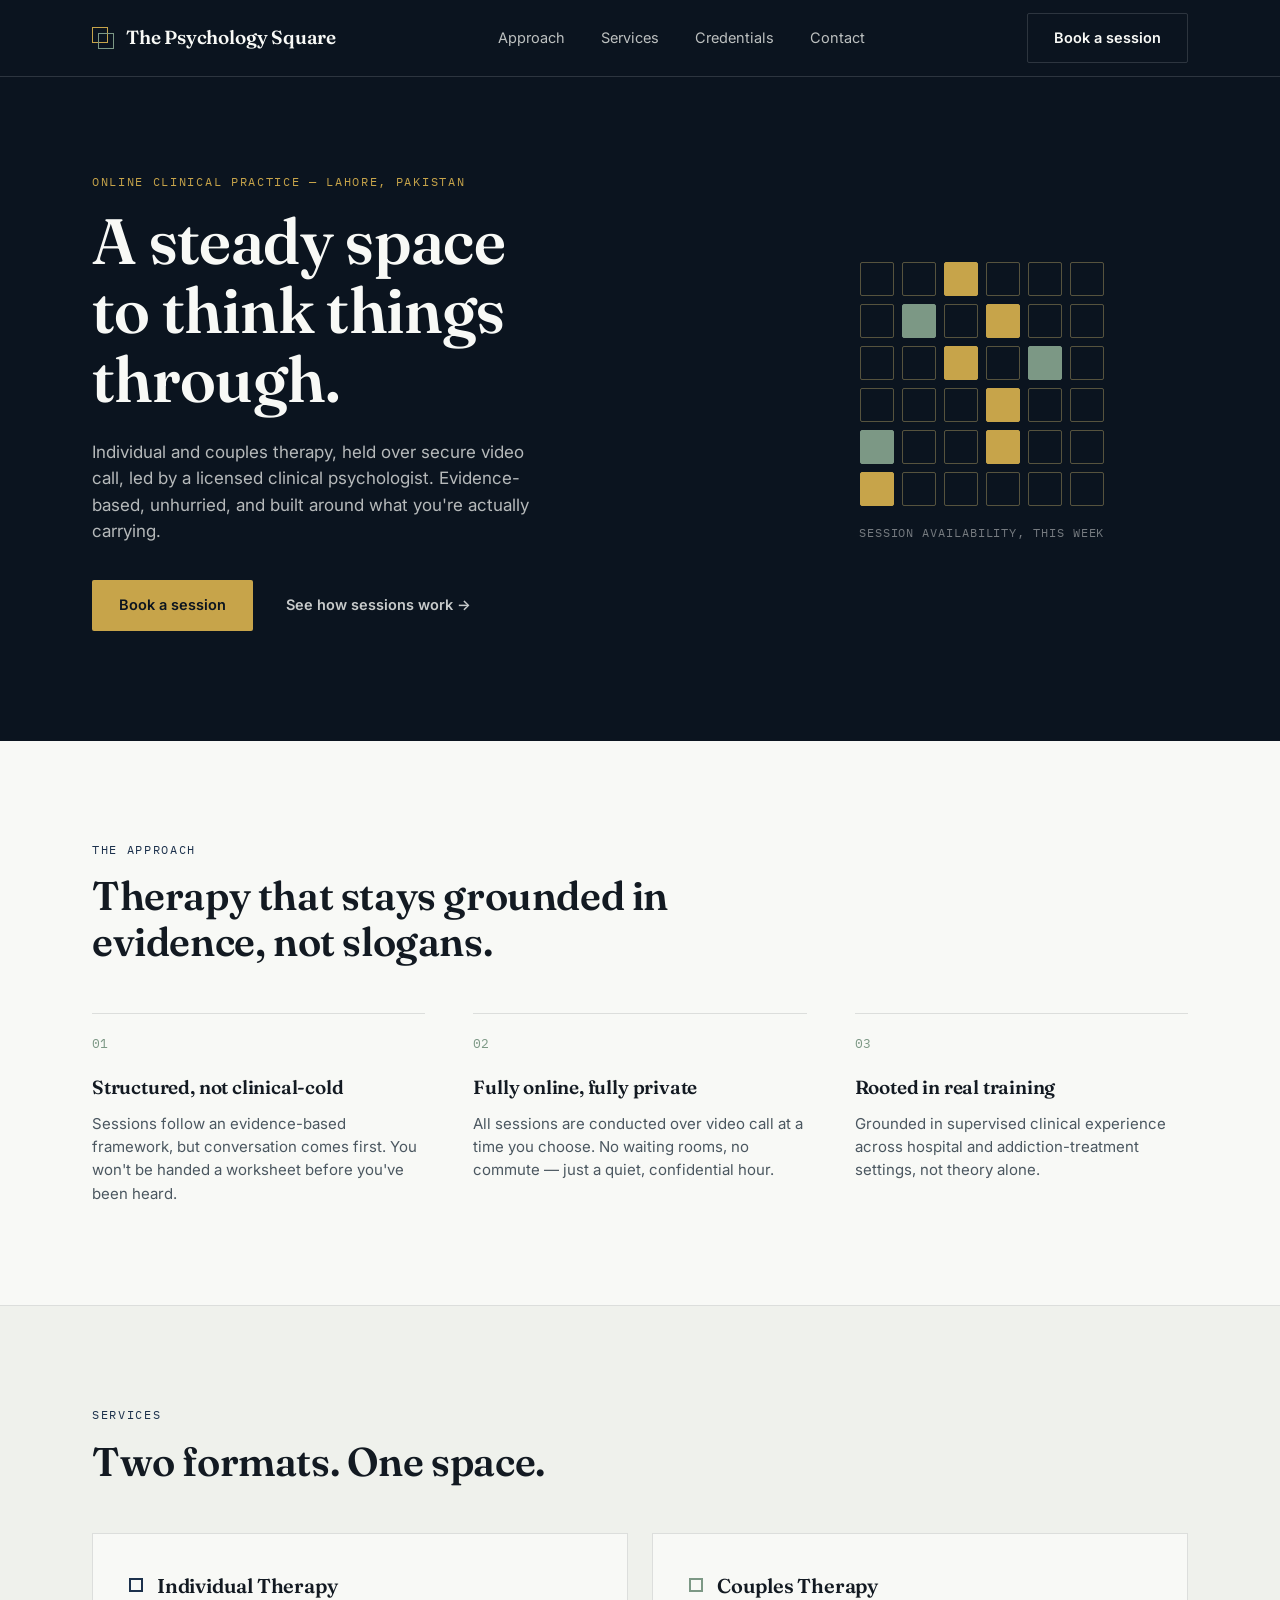
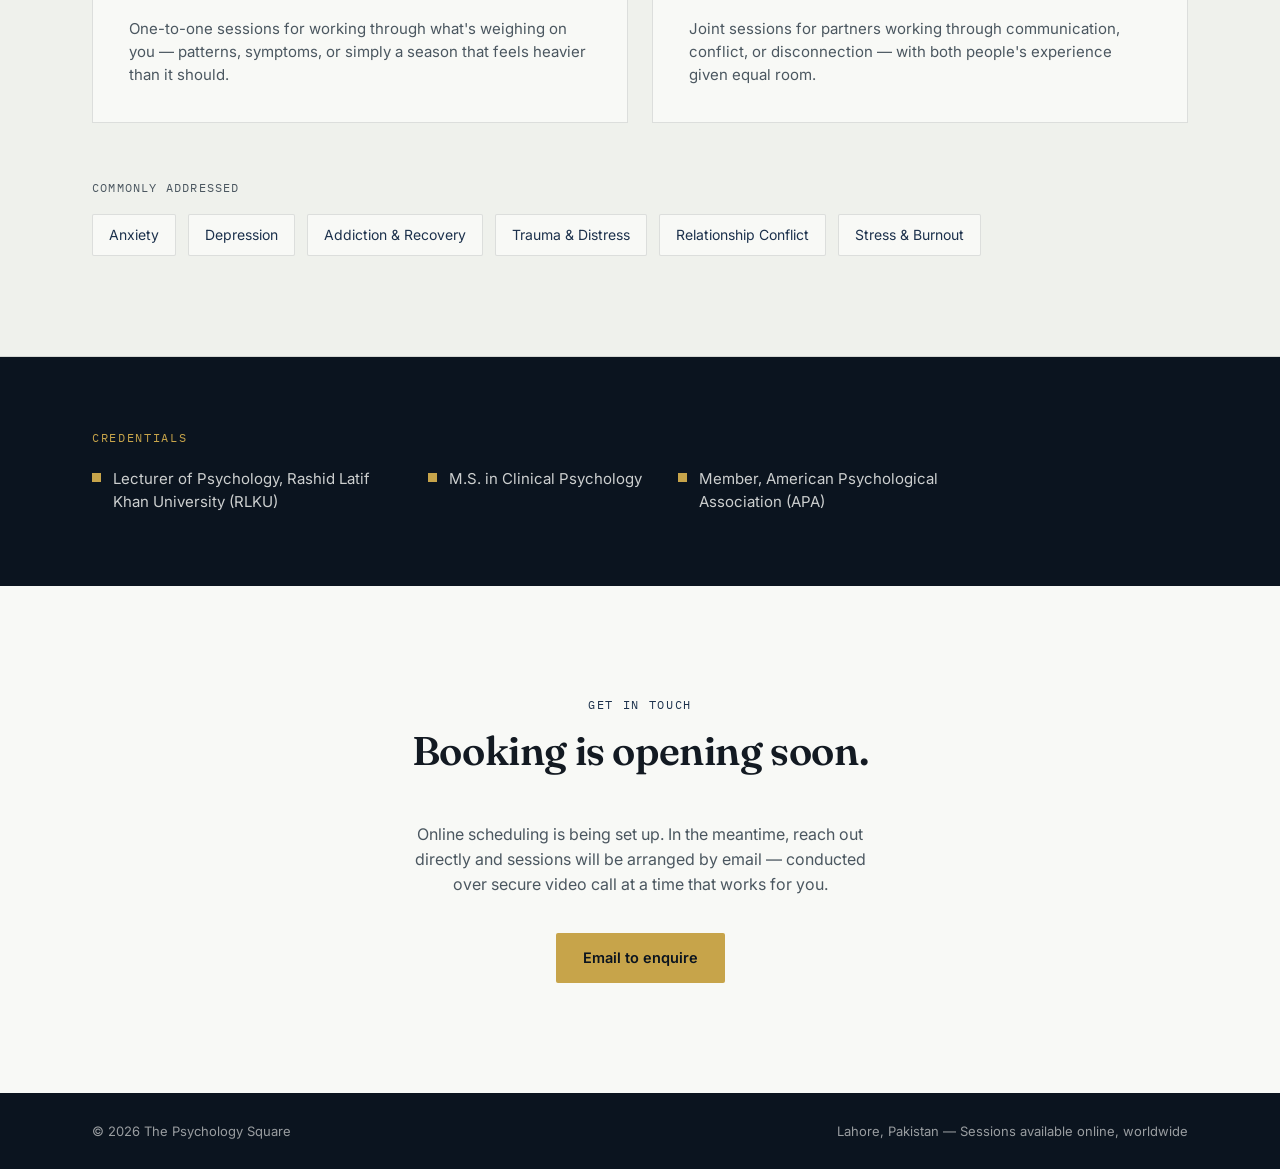
==== index.html @ a0fb9891 "Add files via upload" ====
<!DOCTYPE html>
<html lang="en">
<head>
<meta charset="UTF-8">
<meta name="viewport" content="width=device-width, initial-scale=1.0">
<title>The Psychology Square — Online Therapy & Counseling</title>
<meta name="description" content="The Psychology Square offers individual and couples therapy sessions online, led by a licensed clinical psychologist and university lecturer based in Lahore, Pakistan.">
<link rel="preconnect" href="https://fonts.googleapis.com">
<link rel="preconnect" href="https://fonts.gstatic.com" crossorigin>
<link href="https://fonts.googleapis.com/css2?family=Fraunces:opsz,wght@9..144,400;9..144,500;9..144,600;9..144,700&family=Inter:wght@400;500;600&family=IBM+Plex+Mono:wght@400;500&display=swap" rel="stylesheet">
<link rel="stylesheet" href="styles.css">
</head>
<body>

<header class="site-header">
  <div class="wrap header-inner">
    <a href="#top" class="wordmark">
      <span class="mark" aria-hidden="true">
        <span class="mark-sq mark-sq--1"></span>
        <span class="mark-sq mark-sq--2"></span>
      </span>
      The Psychology&nbsp;Square
    </a>
    <nav class="site-nav" aria-label="Primary">
      <a href="#practice">Approach</a>
      <a href="#services">Services</a>
      <a href="#credentials">Credentials</a>
      <a href="#contact">Contact</a>
    </nav>
    <a href="#contact" class="btn btn--ghost header-cta">Book a session</a>
  </div>
</header>

<main id="top">

  <!-- HERO -->
  <section class="hero">
    <div class="wrap hero-inner">
      <div class="hero-copy">
        <p class="eyebrow">Online Clinical Practice — Lahore, Pakistan</p>
        <h1 class="hero-title">A steady space<br>to think things<br>through.</h1>
        <p class="hero-sub">Individual and couples therapy, held over secure video call, led by a licensed clinical psychologist. Evidence-based, unhurried, and built around what you're actually carrying.</p>
        <div class="hero-actions">
          <a href="#contact" class="btn btn--primary">Book a session</a>
          <a href="#services" class="btn btn--text">See how sessions work →</a>
        </div>
      </div>
      <div class="hero-visual" aria-hidden="true">
        <div class="grid-signature" id="gridSignature"></div>
        <p class="visual-caption">Session availability, this week</p>
      </div>
    </div>
  </section>

  <!-- APPROACH -->
  <section class="practice" id="practice">
    <div class="wrap practice-inner">
      <p class="eyebrow eyebrow--dark">The Approach</p>
      <h2 class="section-title">Therapy that stays grounded in evidence, not slogans.</h2>
      <div class="practice-grid">
        <div class="practice-block">
          <span class="block-index">01</span>
          <h3>Structured, not clinical-cold</h3>
          <p>Sessions follow an evidence-based framework, but conversation comes first. You won't be handed a worksheet before you've been heard.</p>
        </div>
        <div class="practice-block">
          <span class="block-index">02</span>
          <h3>Fully online, fully private</h3>
          <p>All sessions are conducted over video call at a time you choose. No waiting rooms, no commute — just a quiet, confidential hour.</p>
        </div>
        <div class="practice-block">
          <span class="block-index">03</span>
          <h3>Rooted in real training</h3>
          <p>Grounded in supervised clinical experience across hospital and addiction-treatment settings, not theory alone.</p>
        </div>
      </div>
    </div>
  </section>

  <!-- SERVICES -->
  <section class="services" id="services">
    <div class="wrap">
      <p class="eyebrow eyebrow--dark">Services</p>
      <h2 class="section-title">Two formats. One space.</h2>

      <div class="service-cards">
        <article class="service-card">
          <div class="service-card-top">
            <span class="service-sq" aria-hidden="true"></span>
            <h3>Individual Therapy</h3>
          </div>
          <p>One-to-one sessions for working through what's weighing on you — patterns, symptoms, or simply a season that feels heavier than it should.</p>
        </article>
        <article class="service-card">
          <div class="service-card-top">
            <span class="service-sq" aria-hidden="true"></span>
            <h3>Couples Therapy</h3>
          </div>
          <p>Joint sessions for partners working through communication, conflict, or disconnection — with both people's experience given equal room.</p>
        </article>
      </div>

      <div class="issues">
        <p class="issues-label">Commonly addressed</p>
        <ul class="issue-tags">
          <li>Anxiety</li>
          <li>Depression</li>
          <li>Addiction &amp; Recovery</li>
          <li>Trauma &amp; Distress</li>
          <li>Relationship Conflict</li>
          <li>Stress &amp; Burnout</li>
        </ul>
      </div>
    </div>
  </section>

  <!-- CREDENTIALS -->
  <section class="credentials" id="credentials">
    <div class="wrap credentials-inner">
      <p class="eyebrow">Credentials</p>
      <div class="credential-list">
        <div class="credential-item">
          <span class="credential-sq" aria-hidden="true"></span>
          <p>Lecturer of Psychology, Rashid Latif Khan University (RLKU)</p>
        </div>
        <div class="credential-item">
          <span class="credential-sq" aria-hidden="true"></span>
          <p>M.S. in Clinical Psychology</p>
        </div>
        <div class="credential-item">
          <span class="credential-sq" aria-hidden="true"></span>
          <p>Member, American Psychological Association (APA)</p>
        </div>
      </div>
    </div>
  </section>

  <!-- CONTACT -->
  <section class="contact" id="contact">
    <div class="wrap contact-inner">
      <p class="eyebrow eyebrow--dark">Get in touch</p>
      <h2 class="section-title">Booking is opening soon.</h2>
      <p class="contact-sub">Online scheduling is being set up. In the meantime, reach out directly and sessions will be arranged by email — conducted over secure video call at a time that works for you.</p>
      <a href="mailto:thepsychologysquare@gmail.com" class="btn btn--primary contact-btn">Email to enquire</a>
    </div>
  </section>

</main>

<footer class="site-footer">
  <div class="wrap footer-inner">
    <span>© <span id="year"></span> The Psychology Square</span>
    <span class="footer-note">Lahore, Pakistan — Sessions available online, worldwide</span>
  </div>
</footer>

<script src="script.js"></script>
</body>
</html>
---- styles.css ----
/* ---------------------------------------
   Tokens
--------------------------------------- */
:root{
  --navy-950:#0B141F;
  --navy-800:#152439;
  --navy-700:#1C314C;
  --gold-500:#C7A44A;
  --gold-300:#E3C878;
  --sage-500:#7C9885;
  --paper-50:#EFF1EC;
  --paper-0:#F8F9F6;
  --ink-900:#131A22;
  --ink-600:#4B5760;
  --line:rgba(19,26,34,0.12);
  --line-onDark:rgba(255,255,255,0.14);

  --font-display:'Fraunces', serif;
  --font-body:'Inter', sans-serif;
  --font-mono:'IBM Plex Mono', monospace;

  --radius-sm:4px;
  --radius-md:8px;
  --ease:cubic-bezier(.22,.61,.36,1);
}

*{box-sizing:border-box;}
html{scroll-behavior:smooth;}
@media (prefers-reduced-motion: reduce){
  html{scroll-behavior:auto;}
  *{animation-duration:0.001ms !important; transition-duration:0.001ms !important;}
}

body{
  margin:0;
  background:var(--paper-0);
  color:var(--ink-900);
  font-family:var(--font-body);
  font-size:16px;
  line-height:1.55;
  -webkit-font-smoothing:antialiased;
}

.wrap{
  max-width:1160px;
  margin:0 auto;
  padding:0 32px;
}

h1,h2,h3{
  font-family:var(--font-display);
  font-weight:600;
  letter-spacing:-0.01em;
  margin:0;
}

p{margin:0;}

a{color:inherit; text-decoration:none;}

.eyebrow{
  font-family:var(--font-mono);
  font-size:12px;
  letter-spacing:0.14em;
  text-transform:uppercase;
  color:var(--gold-500);
  margin-bottom:14px;
  display:block;
}
.eyebrow--dark{color:var(--navy-700);}

.section-title{
  font-size:clamp(28px,3.4vw,40px);
  line-height:1.15;
  max-width:640px;
  margin-bottom:48px;
}

/* ---------------------------------------
   Buttons
--------------------------------------- */
.btn{
  display:inline-flex;
  align-items:center;
  gap:8px;
  font-family:var(--font-body);
  font-weight:600;
  font-size:14.5px;
  padding:13px 26px;
  border-radius:2px;
  transition:all .25s var(--ease);
  border:1px solid transparent;
}
.btn--primary{
  background:var(--gold-500);
  color:var(--navy-950);
}
.btn--primary:hover{background:var(--gold-300);}

.btn--ghost{
  border-color:var(--line-onDark);
  color:var(--paper-0);
}
.btn--ghost:hover{background:rgba(255,255,255,0.08);}

.btn--text{
  padding:13px 4px;
  color:var(--navy-700);
}
.btn--text:hover{color:var(--gold-500);}

/* ---------------------------------------
   Header
--------------------------------------- */
.site-header{
  position:sticky;
  top:0;
  z-index:50;
  background:var(--navy-950);
  border-bottom:1px solid var(--line-onDark);
}
.header-inner{
  display:flex;
  align-items:center;
  justify-content:space-between;
  height:76px;
}
.wordmark{
  display:flex;
  align-items:center;
  gap:12px;
  font-family:var(--font-display);
  font-size:19px;
  font-weight:600;
  color:var(--paper-0);
  letter-spacing:-0.01em;
}
.mark{
  position:relative;
  width:22px;
  height:22px;
  flex:none;
}
.mark-sq{
  position:absolute;
  border:1.5px solid var(--gold-500);
}
.mark-sq--1{ inset:0 6px 6px 0; }
.mark-sq--2{ inset:6px 0 0 6px; border-color:var(--sage-500); }

.site-nav{
  display:flex;
  gap:36px;
  font-size:14.5px;
  color:rgba(248,249,246,0.75);
}
.site-nav a{transition:color .2s var(--ease);}
.site-nav a:hover{color:var(--paper-0);}

@media (max-width:840px){
  .site-nav{display:none;}
}

/* ---------------------------------------
   Hero
--------------------------------------- */
.hero{
  background:var(--navy-950);
  color:var(--paper-0);
  padding:96px 0 110px;
  overflow:hidden;
}
.hero-inner{
  display:grid;
  grid-template-columns:1.2fr 0.8fr;
  gap:64px;
  align-items:center;
}
.hero-title{
  font-size:clamp(38px,5.2vw,64px);
  line-height:1.08;
  color:var(--paper-0);
  margin-bottom:26px;
}
.hero-sub{
  max-width:460px;
  font-size:17px;
  color:rgba(248,249,246,0.72);
  margin-bottom:36px;
}
.hero-actions{
  display:flex;
  align-items:center;
  gap:28px;
  flex-wrap:wrap;
}
.hero-actions .btn--text{color:rgba(248,249,246,0.8);}
.hero-actions .btn--text:hover{color:var(--gold-300);}

.hero-visual{
  display:flex;
  flex-direction:column;
  align-items:center;
  gap:18px;
}
.visual-caption{
  font-family:var(--font-mono);
  font-size:11.5px;
  letter-spacing:0.08em;
  text-transform:uppercase;
  color:rgba(248,249,246,0.45);
}

/* Signature grid-of-squares motif */
.grid-signature{
  --cell:34px;
  --gap:8px;
  display:grid;
  grid-template-columns:repeat(6,var(--cell));
  grid-template-rows:repeat(6,var(--cell));
  gap:var(--gap);
}
.grid-signature span{
  border:1.5px solid rgba(227,200,120,0.35);
  border-radius:2px;
  opacity:0;
  transform:scale(.6);
  animation:sq-in .5s var(--ease) forwards;
}
.grid-signature span.filled{
  background:var(--gold-500);
  border-color:var(--gold-500);
}
.grid-signature span.filled-sage{
  background:var(--sage-500);
  border-color:var(--sage-500);
}
@keyframes sq-in{
  to{opacity:1; transform:scale(1);}
}

@media (max-width:840px){
  .hero-inner{grid-template-columns:1fr;}
  .hero-visual{display:none;}
}

/* ---------------------------------------
   Practice / Approach
--------------------------------------- */
.practice{
  padding:100px 0;
  border-bottom:1px solid var(--line);
}
.practice-grid{
  display:grid;
  grid-template-columns:repeat(3,1fr);
  gap:48px;
}
.practice-block{
  padding-top:20px;
  border-top:1px solid var(--line);
}
.block-index{
  font-family:var(--font-mono);
  font-size:13px;
  color:var(--sage-500);
  display:block;
  margin-bottom:18px;
}
.practice-block h3{
  font-size:19px;
  margin-bottom:10px;
}
.practice-block p{
  color:var(--ink-600);
  font-size:15px;
}
@media (max-width:840px){
  .practice-grid{grid-template-columns:1fr;}
}

/* ---------------------------------------
   Services
--------------------------------------- */
.services{
  padding:100px 0;
  background:var(--paper-50);
  border-bottom:1px solid var(--line);
}
.service-cards{
  display:grid;
  grid-template-columns:1fr 1fr;
  gap:24px;
  margin-bottom:56px;
}
.service-card{
  background:var(--paper-0);
  border:1px solid var(--line);
  padding:36px;
  transition:border-color .25s var(--ease), transform .25s var(--ease);
}
.service-card:hover{
  border-color:var(--gold-500);
  transform:translateY(-3px);
}
.service-card-top{
  display:flex;
  align-items:center;
  gap:14px;
  margin-bottom:16px;
}
.service-sq{
  width:14px; height:14px;
  border:2px solid var(--navy-700);
  flex:none;
}
.service-card:nth-child(2) .service-sq{border-color:var(--sage-500);}
.service-card h3{font-size:20px;}
.service-card p{color:var(--ink-600); font-size:15px;}

@media (max-width:840px){
  .service-cards{grid-template-columns:1fr;}
}

.issues-label{
  font-family:var(--font-mono);
  font-size:12px;
  letter-spacing:0.1em;
  text-transform:uppercase;
  color:var(--ink-600);
  margin-bottom:16px;
  display:block;
}
.issue-tags{
  list-style:none;
  display:flex;
  flex-wrap:wrap;
  gap:12px;
  margin:0; padding:0;
}
.issue-tags li{
  font-size:14px;
  padding:9px 16px;
  border:1px solid var(--line);
  border-radius:2px;
  background:var(--paper-0);
  color:var(--navy-700);
}

/* ---------------------------------------
   Credentials
--------------------------------------- */
.credentials{
  padding:72px 0;
  background:var(--navy-950);
  color:var(--paper-0);
}
.credential-list{
  display:flex;
  flex-wrap:wrap;
  gap:36px;
  margin-top:20px;
}
.credential-item{
  display:flex;
  align-items:flex-start;
  gap:12px;
  max-width:300px;
}
.credential-sq{
  width:9px; height:9px;
  margin-top:6px;
  background:var(--gold-500);
  flex:none;
}
.credential-item p{
  font-size:15px;
  color:rgba(248,249,246,0.82);
}

/* ---------------------------------------
   Contact
--------------------------------------- */
.contact{
  padding:110px 0;
  text-align:center;
}
.contact-inner{
  display:flex;
  flex-direction:column;
  align-items:center;
}
.contact .section-title{max-width:560px; margin-left:auto; margin-right:auto;}
.contact-sub{
  max-width:480px;
  color:var(--ink-600);
  margin-bottom:36px;
  font-size:16px;
}

/* ---------------------------------------
   Footer
--------------------------------------- */
.site-footer{
  background:var(--navy-950);
  color:rgba(248,249,246,0.6);
  padding:28px 0;
  font-size:13px;
}
.footer-inner{
  display:flex;
  justify-content:space-between;
  flex-wrap:wrap;
  gap:8px;
}
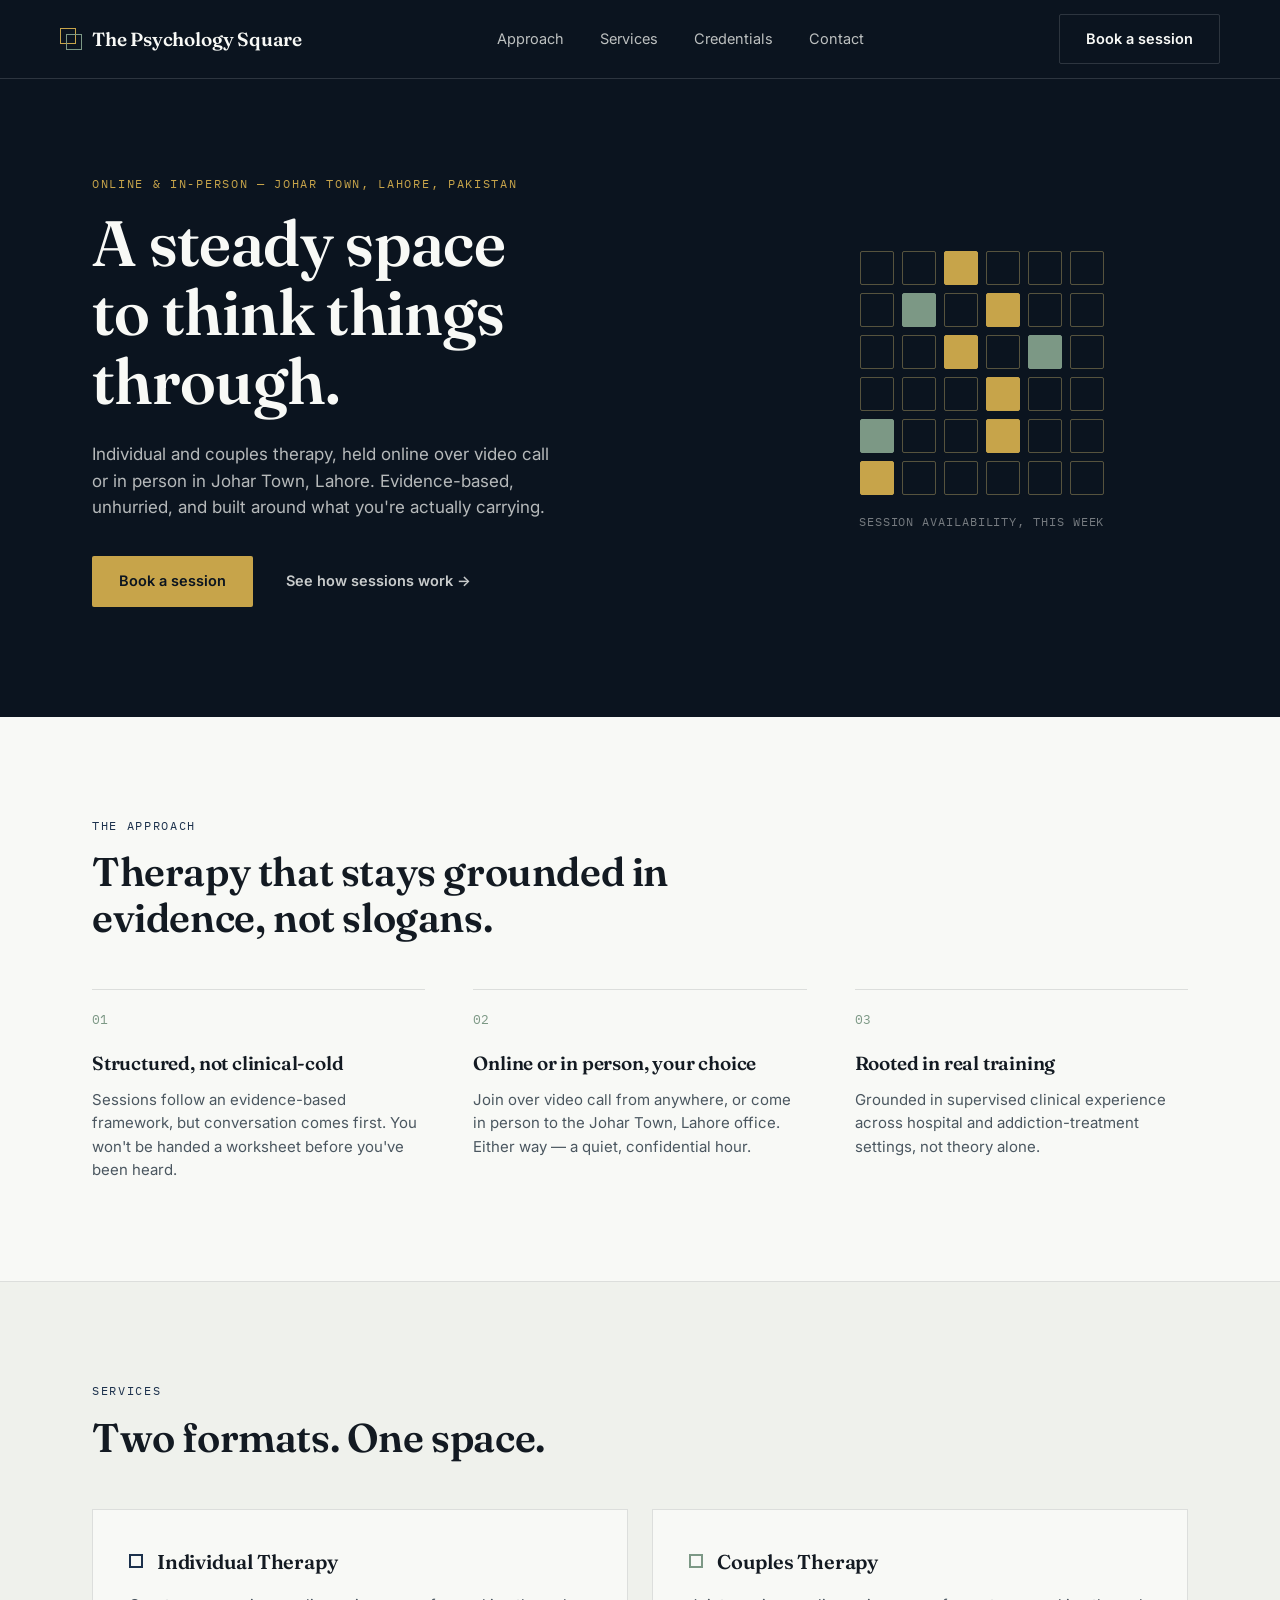
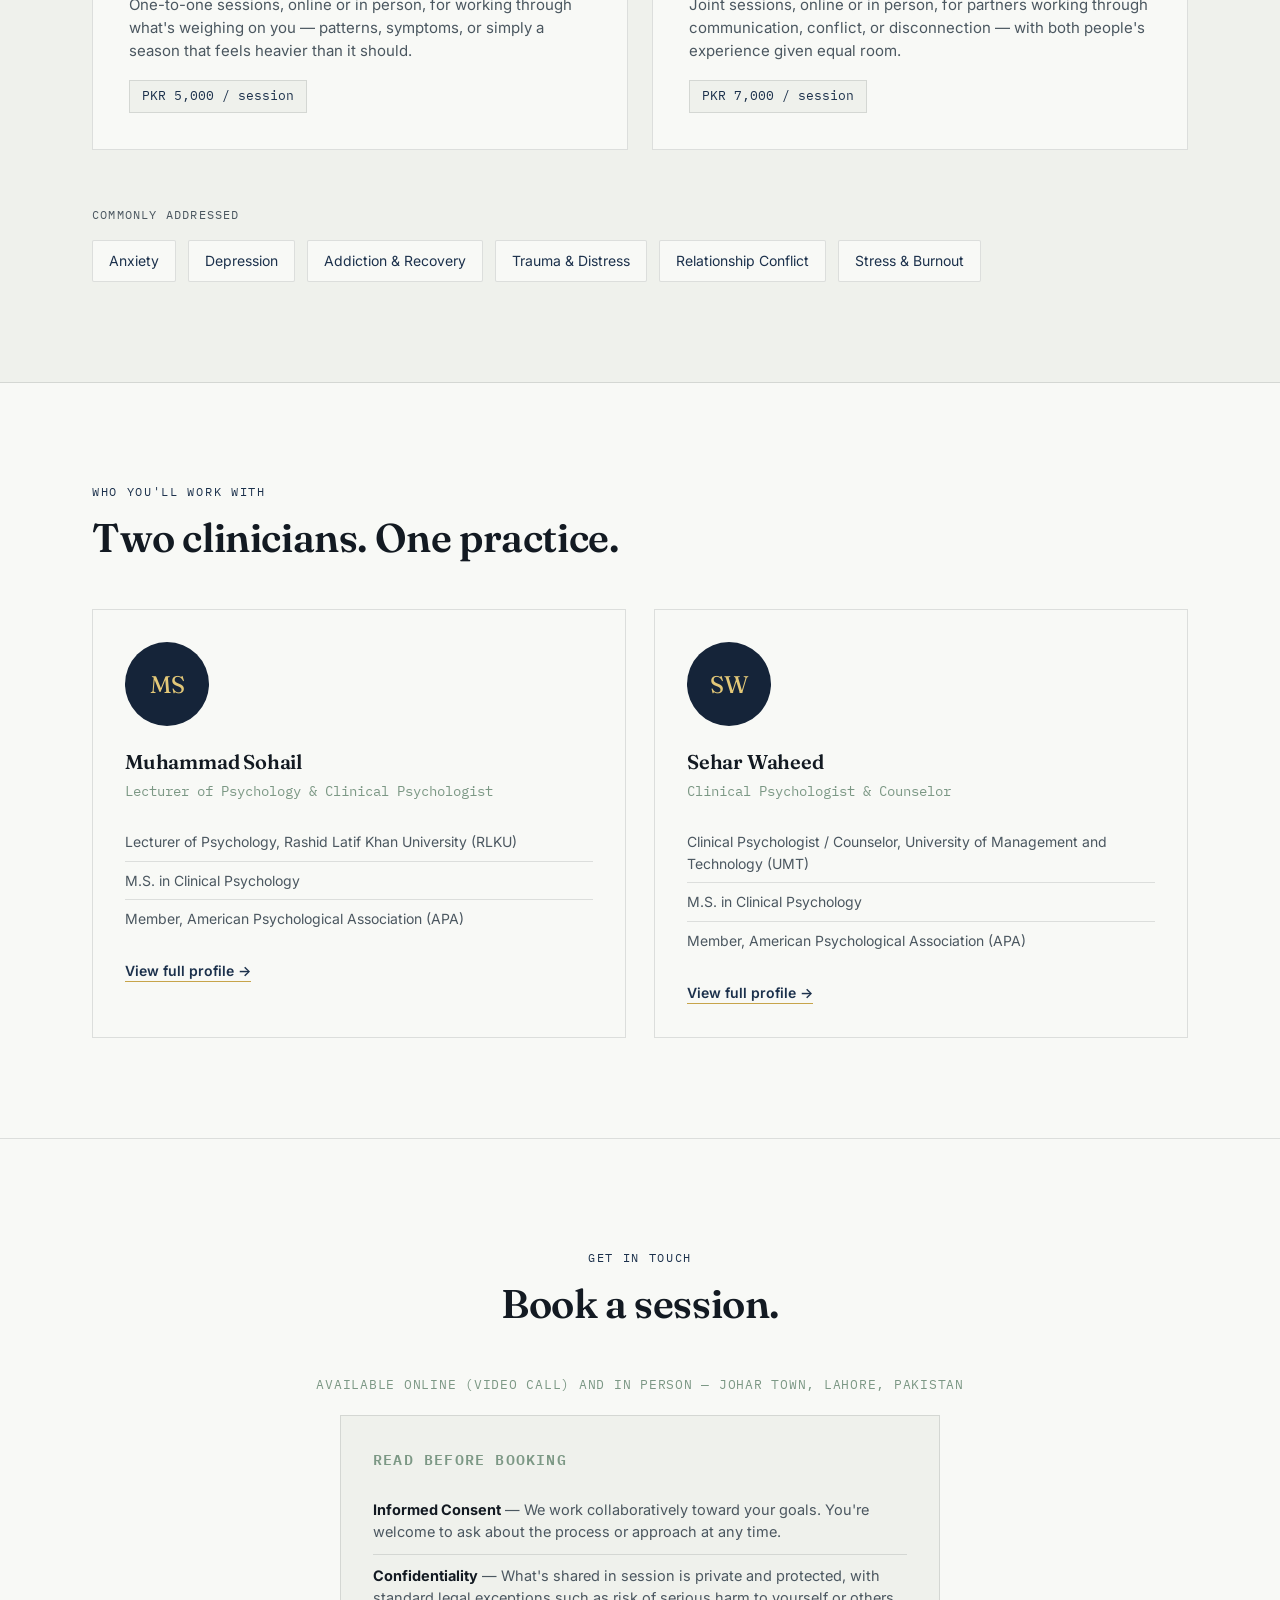
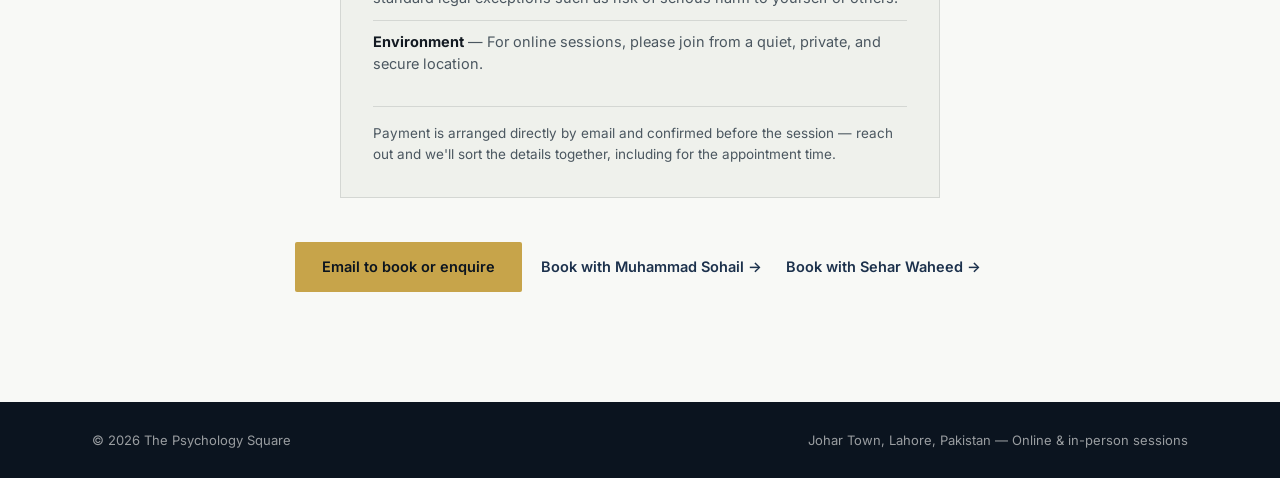
==== commit f2ef60f3: "Add files via upload" ====
--- a/index.html
+++ b/index.html
@@ -4,10 +4,11 @@
 <meta charset="UTF-8">
 <meta name="viewport" content="width=device-width, initial-scale=1.0">
 <title>The Psychology Square — Online Therapy & Counseling</title>
-<meta name="description" content="The Psychology Square offers individual and couples therapy sessions online, led by a licensed clinical psychologist and university lecturer based in Lahore, Pakistan.">
+<meta name="description" content="The Psychology Square offers individual and couples therapy sessions online and in person in Johar Town, Lahore, led by a licensed clinical psychologist and university lecturer.">
 <link rel="preconnect" href="https://fonts.googleapis.com">
 <link rel="preconnect" href="https://fonts.gstatic.com" crossorigin>
 <link href="https://fonts.googleapis.com/css2?family=Fraunces:opsz,wght@9..144,400;9..144,500;9..144,600;9..144,700&family=Inter:wght@400;500;600&family=IBM+Plex+Mono:wght@400;500&display=swap" rel="stylesheet">
+<link rel="icon" type="image/svg+xml" href="favicon.svg">
 <link rel="stylesheet" href="styles.css">
 </head>
 <body>
@@ -37,9 +38,9 @@
   <section class="hero">
     <div class="wrap hero-inner">
       <div class="hero-copy">
-        <p class="eyebrow">Online Clinical Practice — Lahore, Pakistan</p>
+        <p class="eyebrow">Online &amp; In-Person — Johar Town, Lahore, Pakistan</p>
         <h1 class="hero-title">A steady space<br>to think things<br>through.</h1>
-        <p class="hero-sub">Individual and couples therapy, held over secure video call, led by a licensed clinical psychologist. Evidence-based, unhurried, and built around what you're actually carrying.</p>
+        <p class="hero-sub">Individual and couples therapy, held online over video call or in person in Johar Town, Lahore. Evidence-based, unhurried, and built around what you're actually carrying.</p>
         <div class="hero-actions">
           <a href="#contact" class="btn btn--primary">Book a session</a>
           <a href="#services" class="btn btn--text">See how sessions work →</a>
@@ -65,8 +66,8 @@
         </div>
         <div class="practice-block">
           <span class="block-index">02</span>
-          <h3>Fully online, fully private</h3>
-          <p>All sessions are conducted over video call at a time you choose. No waiting rooms, no commute — just a quiet, confidential hour.</p>
+          <h3>Online or in person, your choice</h3>
+          <p>Join over video call from anywhere, or come in person to the Johar Town, Lahore office. Either way — a quiet, confidential hour.</p>
         </div>
         <div class="practice-block">
           <span class="block-index">03</span>
@@ -89,14 +90,16 @@
             <span class="service-sq" aria-hidden="true"></span>
             <h3>Individual Therapy</h3>
           </div>
-          <p>One-to-one sessions for working through what's weighing on you — patterns, symptoms, or simply a season that feels heavier than it should.</p>
+          <p>One-to-one sessions, online or in person, for working through what's weighing on you — patterns, symptoms, or simply a season that feels heavier than it should.</p>
+          <span class="price-badge">PKR 5,000 / session</span>
         </article>
         <article class="service-card">
           <div class="service-card-top">
             <span class="service-sq" aria-hidden="true"></span>
             <h3>Couples Therapy</h3>
           </div>
-          <p>Joint sessions for partners working through communication, conflict, or disconnection — with both people's experience given equal room.</p>
+          <p>Joint sessions, online or in person, for partners working through communication, conflict, or disconnection — with both people's experience given equal room.</p>
+          <span class="price-badge">PKR 7,000 / session</span>
         </article>
       </div>
 
@@ -114,23 +117,42 @@
     </div>
   </section>
 
-  <!-- CREDENTIALS -->
-  <section class="credentials" id="credentials">
-    <div class="wrap credentials-inner">
-      <p class="eyebrow">Credentials</p>
-      <div class="credential-list">
-        <div class="credential-item">
-          <span class="credential-sq" aria-hidden="true"></span>
-          <p>Lecturer of Psychology, Rashid Latif Khan University (RLKU)</p>
-        </div>
-        <div class="credential-item">
-          <span class="credential-sq" aria-hidden="true"></span>
-          <p>M.S. in Clinical Psychology</p>
-        </div>
-        <div class="credential-item">
-          <span class="credential-sq" aria-hidden="true"></span>
-          <p>Member, American Psychological Association (APA)</p>
-        </div>
+  <!-- TEAM -->
+  <section class="team" id="credentials">
+    <div class="wrap">
+      <p class="eyebrow eyebrow--dark">Who you'll work with</p>
+      <h2 class="section-title">Two clinicians. One practice.</h2>
+
+      <div class="team-grid">
+        <article class="team-card">
+          <div class="avatar">
+            <img src="images/sohail.jpg" alt="Muhammad Sohail" onerror="this.classList.add('img-error')">
+            <span class="avatar-fallback">MS</span>
+          </div>
+          <h3>Muhammad Sohail</h3>
+          <span class="team-role">Lecturer of Psychology &amp; Clinical Psychologist</span>
+          <ul class="team-credentials">
+            <li>Lecturer of Psychology, Rashid Latif Khan University (RLKU)</li>
+            <li>M.S. in Clinical Psychology</li>
+            <li>Member, American Psychological Association (APA)</li>
+          </ul>
+          <a href="sohail.html" class="profile-link">View full profile →</a>
+        </article>
+
+        <article class="team-card">
+          <div class="avatar">
+            <img src="images/sehar.jpg" alt="Sehar Waheed" onerror="this.classList.add('img-error')">
+            <span class="avatar-fallback">SW</span>
+          </div>
+          <h3>Sehar Waheed</h3>
+          <span class="team-role">Clinical Psychologist &amp; Counselor</span>
+          <ul class="team-credentials">
+            <li>Clinical Psychologist / Counselor, University of Management and Technology (UMT)</li>
+            <li>M.S. in Clinical Psychology</li>
+            <li>Member, American Psychological Association (APA)</li>
+          </ul>
+          <a href="sehar.html" class="profile-link">View full profile →</a>
+        </article>
       </div>
     </div>
   </section>
@@ -139,9 +161,24 @@
   <section class="contact" id="contact">
     <div class="wrap contact-inner">
       <p class="eyebrow eyebrow--dark">Get in touch</p>
-      <h2 class="section-title">Booking is opening soon.</h2>
-      <p class="contact-sub">Online scheduling is being set up. In the meantime, reach out directly and sessions will be arranged by email — conducted over secure video call at a time that works for you.</p>
-      <a href="mailto:thepsychologysquare@gmail.com" class="btn btn--primary contact-btn">Email to enquire</a>
+      <h2 class="section-title">Book a session.</h2>
+      <p class="format-note">Available online (video call) and in person — Johar Town, Lahore, Pakistan</p>
+
+      <div class="policy-block">
+        <h3>Read before booking</h3>
+        <ul class="policy-list">
+          <li><strong>Informed Consent</strong> — We work collaboratively toward your goals. You're welcome to ask about the process or approach at any time.</li>
+          <li><strong>Confidentiality</strong> — What's shared in session is private and protected, with standard legal exceptions such as risk of serious harm to yourself or others.</li>
+          <li><strong>Environment</strong> — For online sessions, please join from a quiet, private, and secure location.</li>
+        </ul>
+        <p class="policy-note">Payment is arranged directly by email and confirmed before the session — reach out and we'll sort the details together, including for the appointment time.</p>
+      </div>
+
+      <div class="booking-actions">
+        <a href="mailto:thepsychologysquare@gmail.com" class="btn btn--primary contact-btn">Email to book or enquire</a>
+        <a href="https://calendly.com/mohdsohail0399/online-session" target="_blank" rel="noopener" class="btn btn--text">Book with Muhammad Sohail →</a>
+        <a href="https://calendly.com/shs-counseling1-umt/30min" target="_blank" rel="noopener" class="btn btn--text">Book with Sehar Waheed →</a>
+      </div>
     </div>
   </section>
 
@@ -150,7 +187,7 @@
 <footer class="site-footer">
   <div class="wrap footer-inner">
     <span>© <span id="year"></span> The Psychology Square</span>
-    <span class="footer-note">Lahore, Pakistan — Sessions available online, worldwide</span>
+    <span class="footer-note">Johar Town, Lahore, Pakistan — Online &amp; in-person sessions</span>
   </div>
 </footer>
 
--- a/styles.css
+++ b/styles.css
@@ -123,17 +123,22 @@
   display:flex;
   align-items:center;
   justify-content:space-between;
-  height:76px;
+  gap:12px;
+  min-height:76px;
+  padding:14px 0;
 }
 .wordmark{
   display:flex;
   align-items:center;
-  gap:12px;
+  gap:10px;
   font-family:var(--font-display);
-  font-size:19px;
+  font-size:clamp(15px, 4vw, 19px);
   font-weight:600;
   color:var(--paper-0);
   letter-spacing:-0.01em;
+  white-space:nowrap;
+  overflow:hidden;
+  text-overflow:ellipsis;
 }
 .mark{
   position:relative;
@@ -159,6 +164,16 @@
 
 @media (max-width:840px){
   .site-nav{display:none;}
+}
+
+@media (max-width:480px){
+  .mark{width:18px; height:18px;}
+  .header-cta{
+    padding:9px 14px;
+    font-size:12.5px;
+    flex:none;
+    white-space:nowrap;
+  }
 }
 
 /* ---------------------------------------
@@ -348,34 +363,100 @@
 }
 
 /* ---------------------------------------
-   Credentials
---------------------------------------- */
-.credentials{
-  padding:72px 0;
-  background:var(--navy-950);
-  color:var(--paper-0);
-}
-.credential-list{
-  display:flex;
-  flex-wrap:wrap;
-  gap:36px;
-  margin-top:20px;
-}
-.credential-item{
-  display:flex;
-  align-items:flex-start;
-  gap:12px;
-  max-width:300px;
-}
-.credential-sq{
-  width:9px; height:9px;
-  margin-top:6px;
-  background:var(--gold-500);
+   Team
+--------------------------------------- */
+.team{
+  padding:100px 0;
+  border-bottom:1px solid var(--line);
+}
+.team-grid{
+  display:grid;
+  grid-template-columns:1fr 1fr;
+  gap:28px;
+  margin-top:8px;
+}
+.team-card{
+  background:var(--paper-0);
+  border:1px solid var(--line);
+  padding:32px;
+}
+.avatar{
+  position:relative;
+  width:84px;
+  height:84px;
+  border-radius:50%;
+  overflow:hidden;
+  background:var(--navy-800);
+  margin-bottom:20px;
   flex:none;
 }
-.credential-item p{
-  font-size:15px;
-  color:rgba(248,249,246,0.82);
+.avatar img{
+  display:block;
+  width:100%;
+  height:100%;
+  object-fit:cover;
+}
+.avatar img.img-error{display:none;}
+.avatar-fallback{
+  position:absolute;
+  inset:0;
+  display:none;
+  align-items:center;
+  justify-content:center;
+  font-family:var(--font-display);
+  font-size:24px;
+  color:var(--gold-300);
+}
+.avatar img.img-error + .avatar-fallback{display:flex;}
+
+.team-card h3{
+  font-size:20px;
+  margin-bottom:4px;
+}
+.team-role{
+  font-size:14px;
+  color:var(--sage-500);
+  font-family:var(--font-mono);
+  margin-bottom:20px;
+  display:block;
+}
+.team-credentials{
+  list-style:none;
+  margin:0 0 20px;
+  padding:0;
+}
+.team-credentials li{
+  font-size:14px;
+  color:var(--ink-600);
+  padding:8px 0;
+  border-top:1px solid var(--line);
+}
+.team-credentials li:first-child{border-top:none;}
+.profile-link{
+  font-size:14px;
+  font-weight:600;
+  color:var(--navy-700);
+  border-bottom:1px solid var(--gold-500);
+  padding-bottom:2px;
+}
+.profile-link:hover{color:var(--gold-500);}
+
+@media (max-width:840px){
+  .team-grid{grid-template-columns:1fr;}
+}
+
+/* ---------------------------------------
+   Pricing badge (on service cards)
+--------------------------------------- */
+.price-badge{
+  display:inline-block;
+  font-family:var(--font-mono);
+  font-size:13px;
+  color:var(--navy-700);
+  background:var(--paper-50);
+  border:1px solid var(--line);
+  padding:5px 12px;
+  margin-top:18px;
 }
 
 /* ---------------------------------------
@@ -396,6 +477,190 @@
   color:var(--ink-600);
   margin-bottom:36px;
   font-size:16px;
+}
+
+/* ---------------------------------------
+   Profile / Portfolio pages
+--------------------------------------- */
+.profile-hero{
+  background:var(--navy-950);
+  color:var(--paper-0);
+  padding:72px 0 64px;
+}
+.profile-hero-inner{
+  display:flex;
+  align-items:center;
+  gap:28px;
+}
+.profile-hero .avatar{
+  width:104px;
+  height:104px;
+  margin-bottom:0;
+}
+.profile-hero h1{
+  font-size:clamp(28px,4vw,40px);
+  color:var(--paper-0);
+  margin-bottom:8px;
+}
+.profile-hero .role{
+  font-family:var(--font-mono);
+  font-size:14px;
+  color:var(--gold-300);
+}
+.back-link{
+  display:inline-flex;
+  align-items:center;
+  gap:6px;
+  font-size:13.5px;
+  color:rgba(248,249,246,0.65);
+  margin-bottom:28px;
+}
+.back-link:hover{color:var(--paper-0);}
+
+.cv-section{
+  padding:64px 0;
+  border-bottom:1px solid var(--line);
+}
+.cv-section h2{
+  font-size:15px;
+  font-family:var(--font-mono);
+  text-transform:uppercase;
+  letter-spacing:0.1em;
+  color:var(--sage-500);
+  margin-bottom:28px;
+}
+.cv-list{
+  list-style:none;
+  margin:0; padding:0;
+  display:flex;
+  flex-direction:column;
+  gap:22px;
+}
+.cv-list li{
+  display:grid;
+  grid-template-columns:180px 1fr;
+  gap:20px;
+  border-top:1px solid var(--line);
+  padding-top:20px;
+}
+.cv-list li:first-child{border-top:none; padding-top:0;}
+.cv-when{
+  font-family:var(--font-mono);
+  font-size:13px;
+  color:var(--ink-600);
+}
+.cv-what strong{display:block; font-size:16px; margin-bottom:4px;}
+.cv-what p{color:var(--ink-600); font-size:14.5px;}
+
+@media (max-width:700px){
+  .cv-list li{grid-template-columns:1fr;}
+  .profile-hero-inner{flex-direction:column; align-items:flex-start;}
+}
+
+.placeholder-note{
+  background:var(--paper-50);
+  border:1px dashed var(--line);
+  padding:28px;
+  font-size:14.5px;
+  color:var(--ink-600);
+}
+
+.plain-list{
+  columns:2;
+  column-gap:40px;
+  margin:0;
+  padding:0;
+  list-style:none;
+}
+.plain-list li{
+  font-size:14.5px;
+  color:var(--ink-600);
+  padding:10px 0;
+  border-top:1px solid var(--line);
+  break-inside:avoid;
+}
+.plain-list li:first-child{border-top:none;}
+
+.tag-row{
+  display:flex;
+  flex-wrap:wrap;
+  gap:10px;
+  margin-bottom:28px;
+}
+.tag-row:last-child{margin-bottom:0;}
+.tag-row-label{
+  font-family:var(--font-mono);
+  font-size:12px;
+  letter-spacing:0.08em;
+  text-transform:uppercase;
+  color:var(--ink-600);
+  width:100%;
+  margin-bottom:4px;
+}
+.skill-tag{
+  font-size:13.5px;
+  padding:7px 14px;
+  border:1px solid var(--line);
+  background:var(--paper-50);
+  color:var(--navy-700);
+}
+
+/* ---------------------------------------
+   Booking policy + actions
+--------------------------------------- */
+.policy-block{
+  text-align:left;
+  max-width:600px;
+  margin:0 auto 44px;
+  background:var(--paper-50);
+  border:1px solid var(--line);
+  padding:32px;
+}
+.policy-block h3{
+  font-size:15px;
+  font-family:var(--font-mono);
+  text-transform:uppercase;
+  letter-spacing:0.08em;
+  color:var(--sage-500);
+  margin-bottom:18px;
+}
+.policy-list{
+  list-style:none;
+  margin:0 0 20px;
+  padding:0;
+}
+.policy-list li{
+  font-size:14.5px;
+  color:var(--ink-600);
+  padding:10px 0;
+  border-top:1px solid var(--line);
+}
+.policy-list li:first-child{border-top:none;}
+.policy-list strong{color:var(--ink-900);}
+.policy-note{
+  font-size:13.5px;
+  color:var(--ink-600);
+  padding-top:16px;
+  border-top:1px solid var(--line);
+}
+
+.booking-actions{
+  display:flex;
+  flex-wrap:wrap;
+  gap:14px;
+  justify-content:center;
+}
+.format-note{
+  font-family:var(--font-mono);
+  font-size:12.5px;
+  letter-spacing:0.06em;
+  text-transform:uppercase;
+  color:var(--sage-500);
+  margin-bottom:20px;
+}
+
+@media (max-width:700px){
+  .plain-list{columns:1;}
 }
 
 /* ---------------------------------------
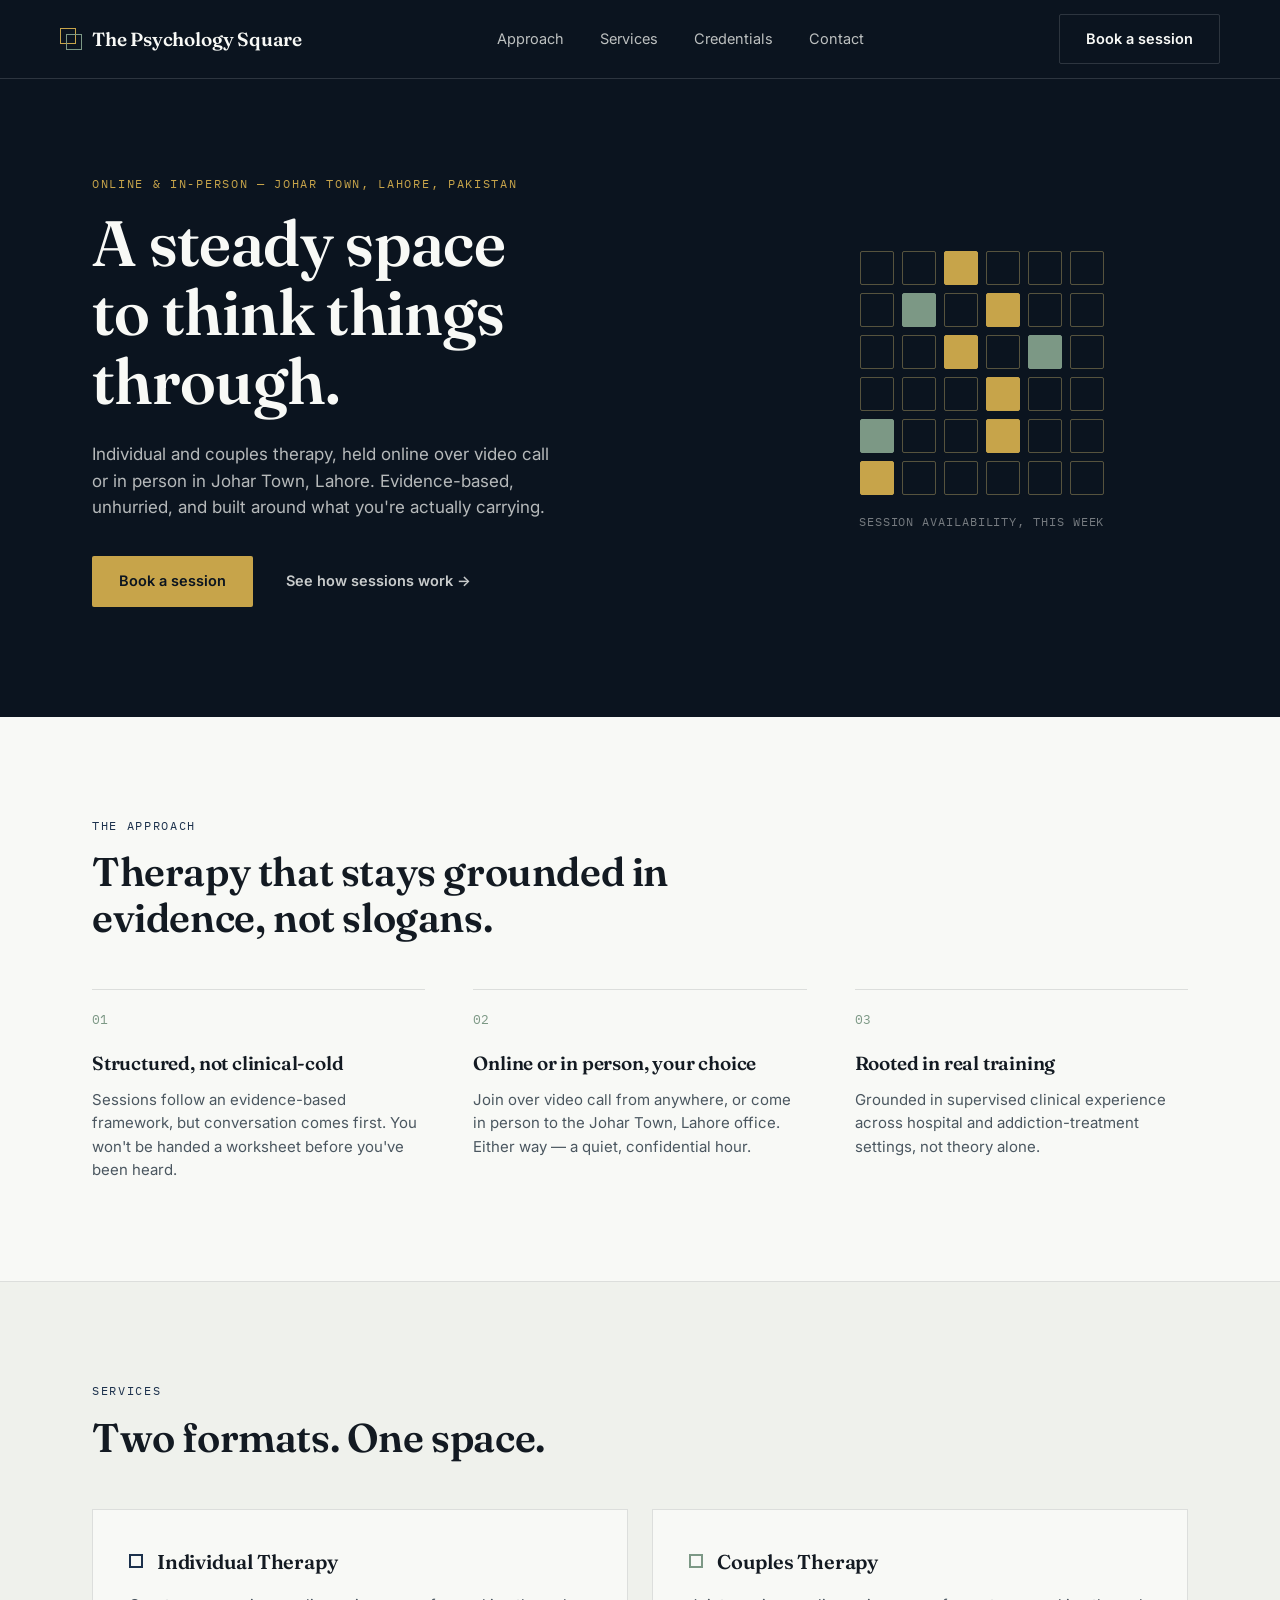
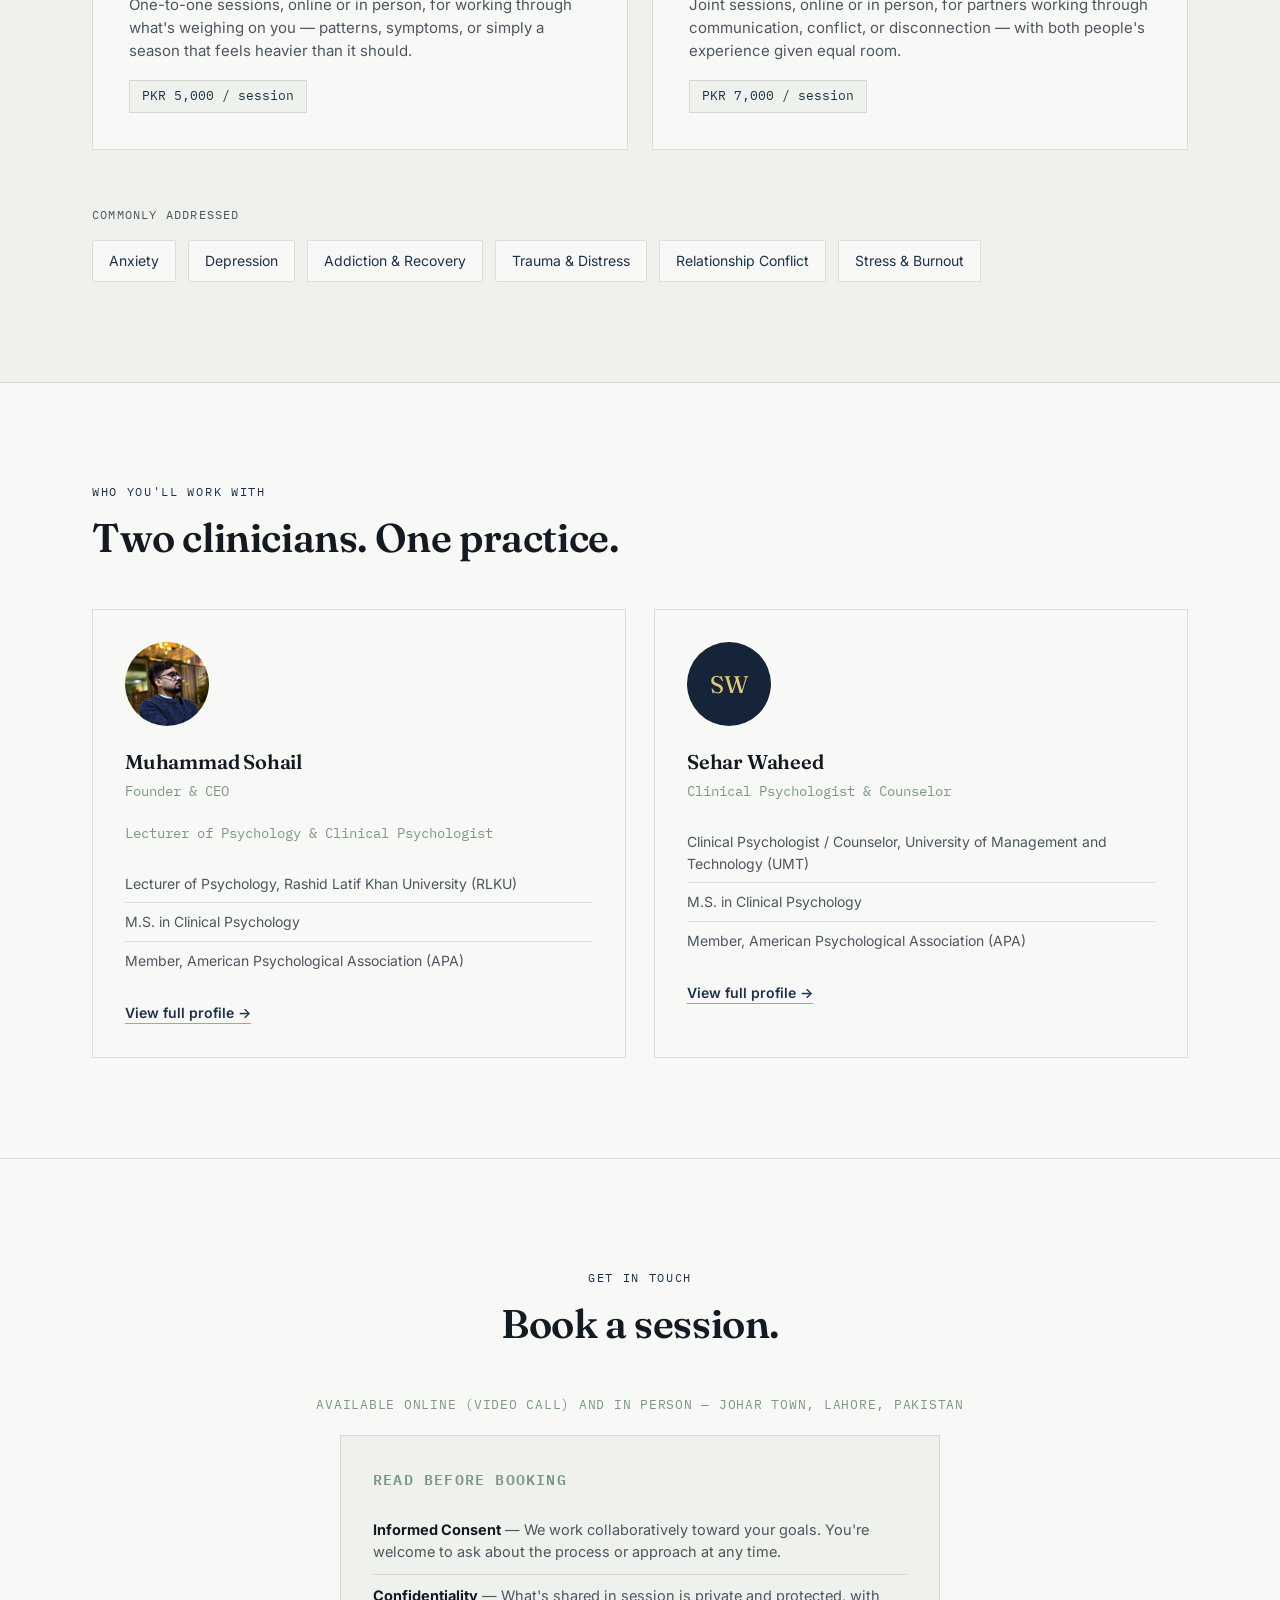
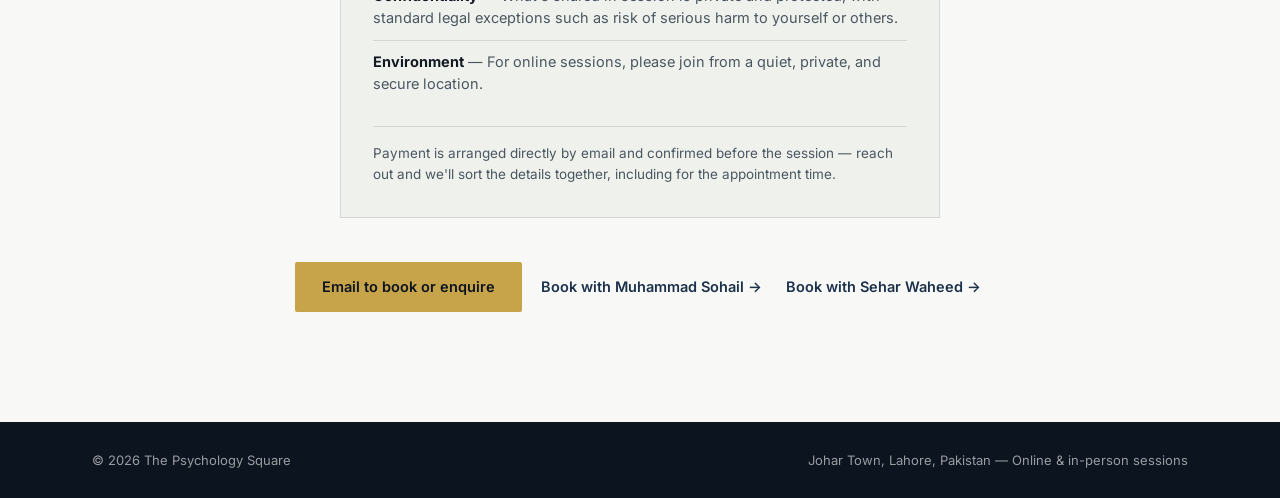
==== commit 7d18f677: "Update index.html" ====
--- a/index.html
+++ b/index.html
@@ -130,6 +130,7 @@
             <span class="avatar-fallback">MS</span>
           </div>
           <h3>Muhammad Sohail</h3>
+          <span class="team-role">Founder &amp; CEO</span>
           <span class="team-role">Lecturer of Psychology &amp; Clinical Psychologist</span>
           <ul class="team-credentials">
             <li>Lecturer of Psychology, Rashid Latif Khan University (RLKU)</li>
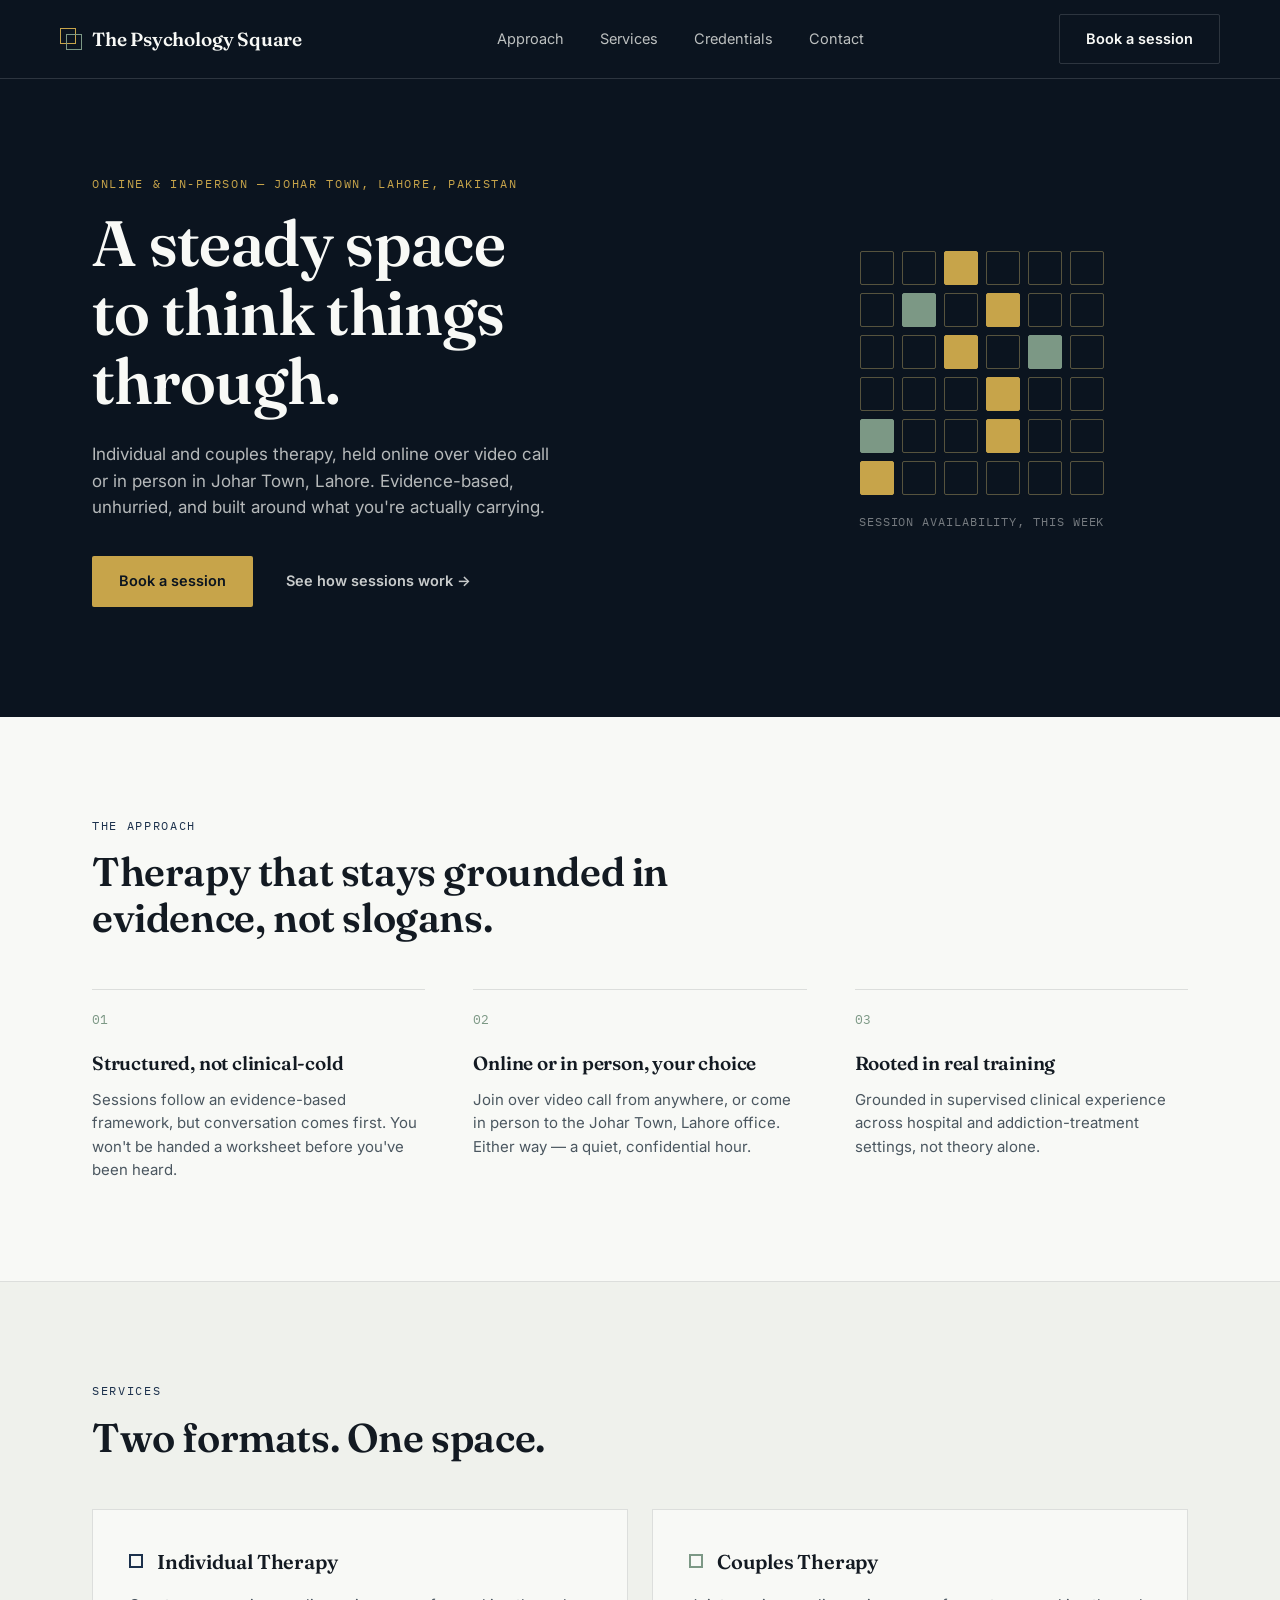
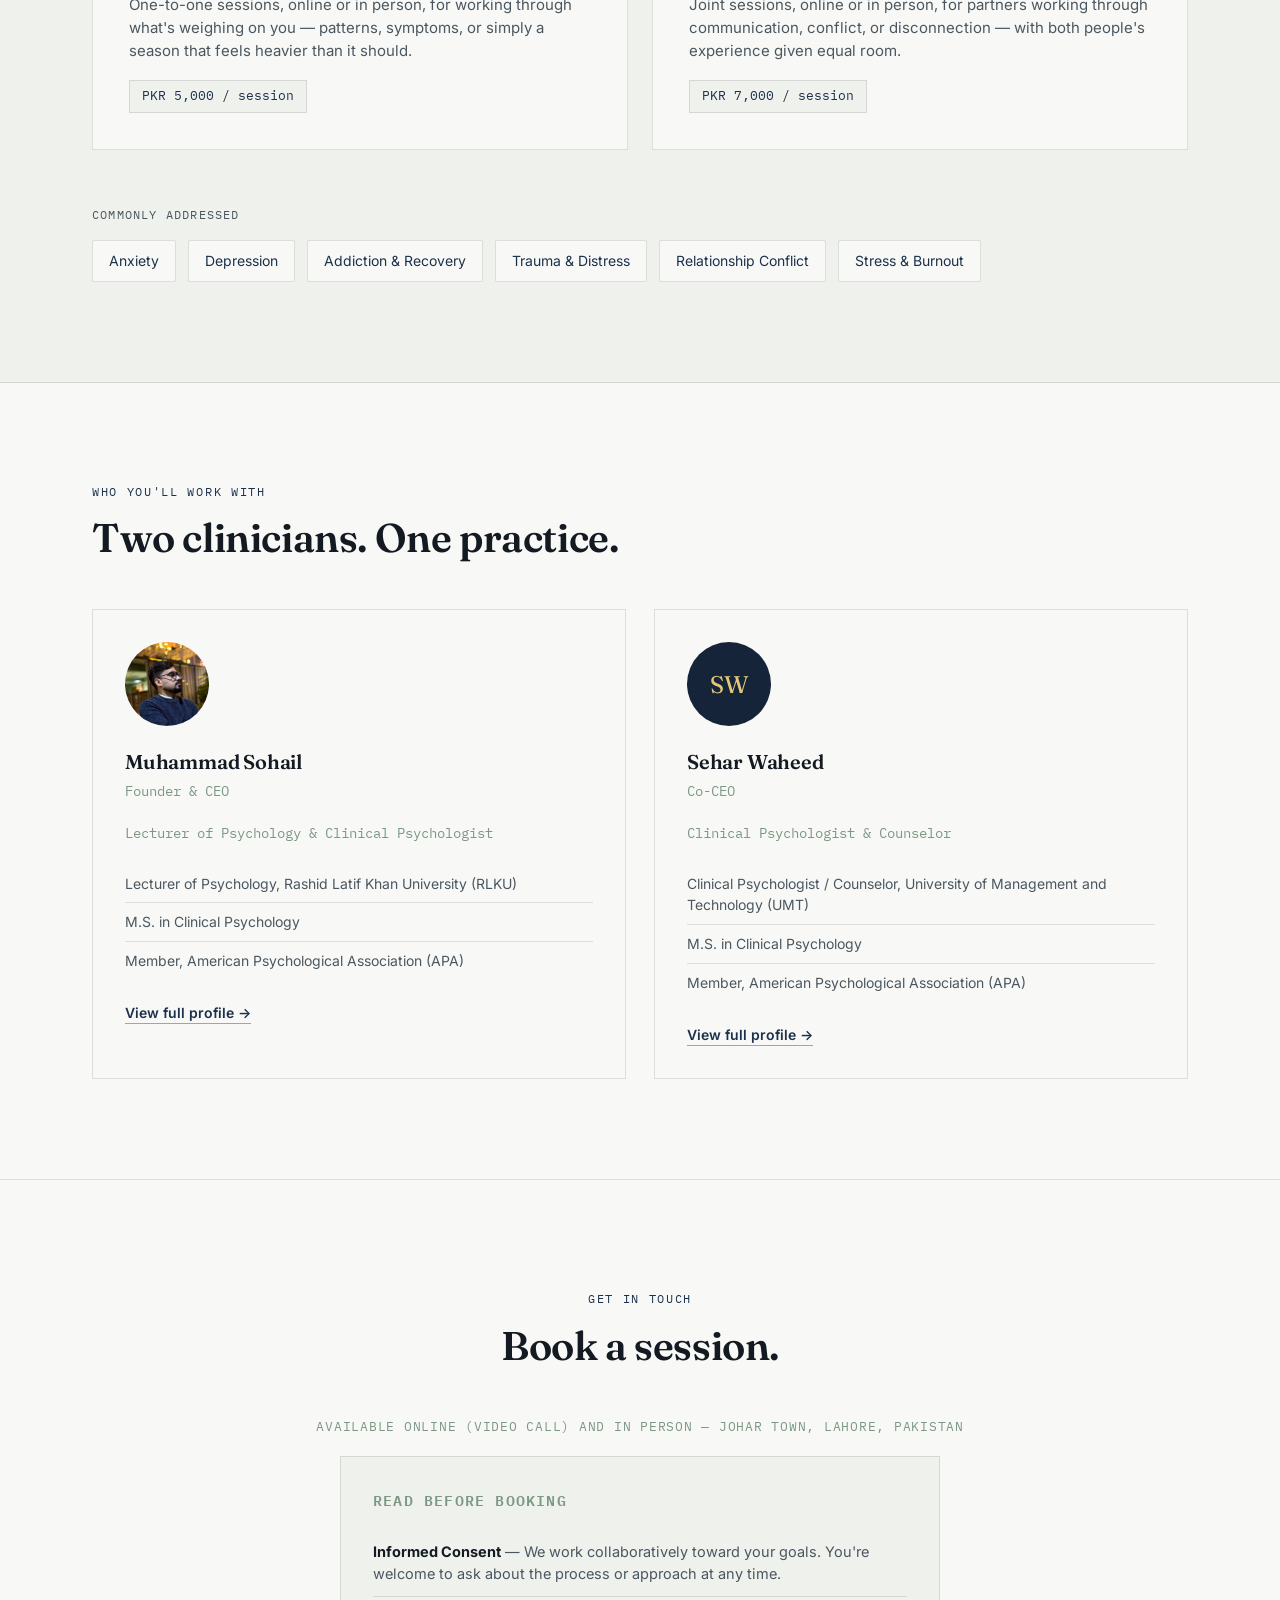
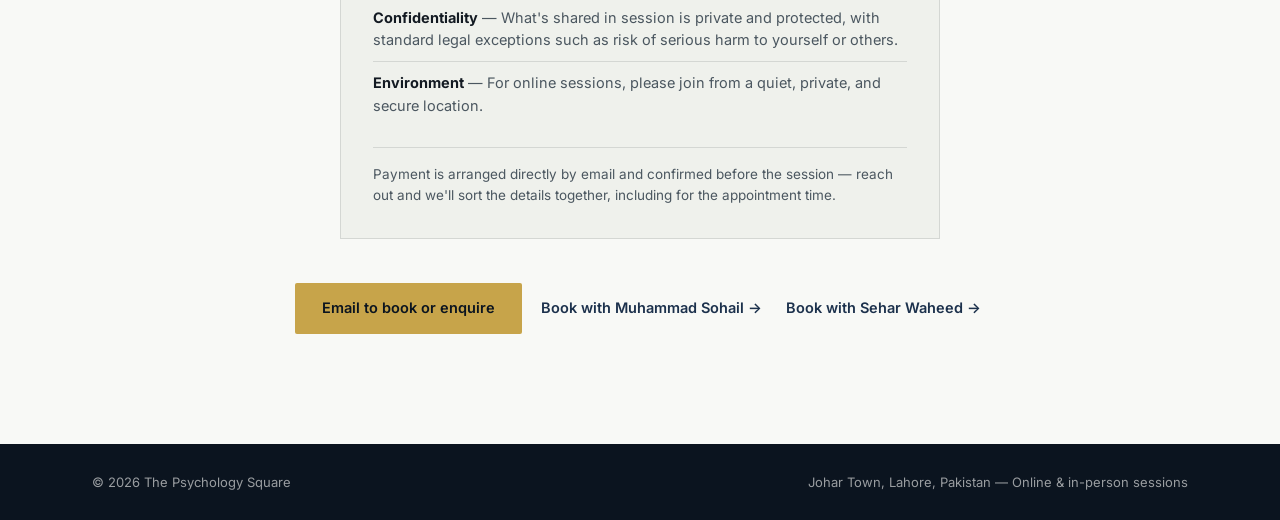
==== commit 69f06352: "Update index.html" ====
--- a/index.html
+++ b/index.html
@@ -146,6 +146,7 @@
             <span class="avatar-fallback">SW</span>
           </div>
           <h3>Sehar Waheed</h3>
+          <span class="team-role">Co-CEO</span>
           <span class="team-role">Clinical Psychologist &amp; Counselor</span>
           <ul class="team-credentials">
             <li>Clinical Psychologist / Counselor, University of Management and Technology (UMT)</li>
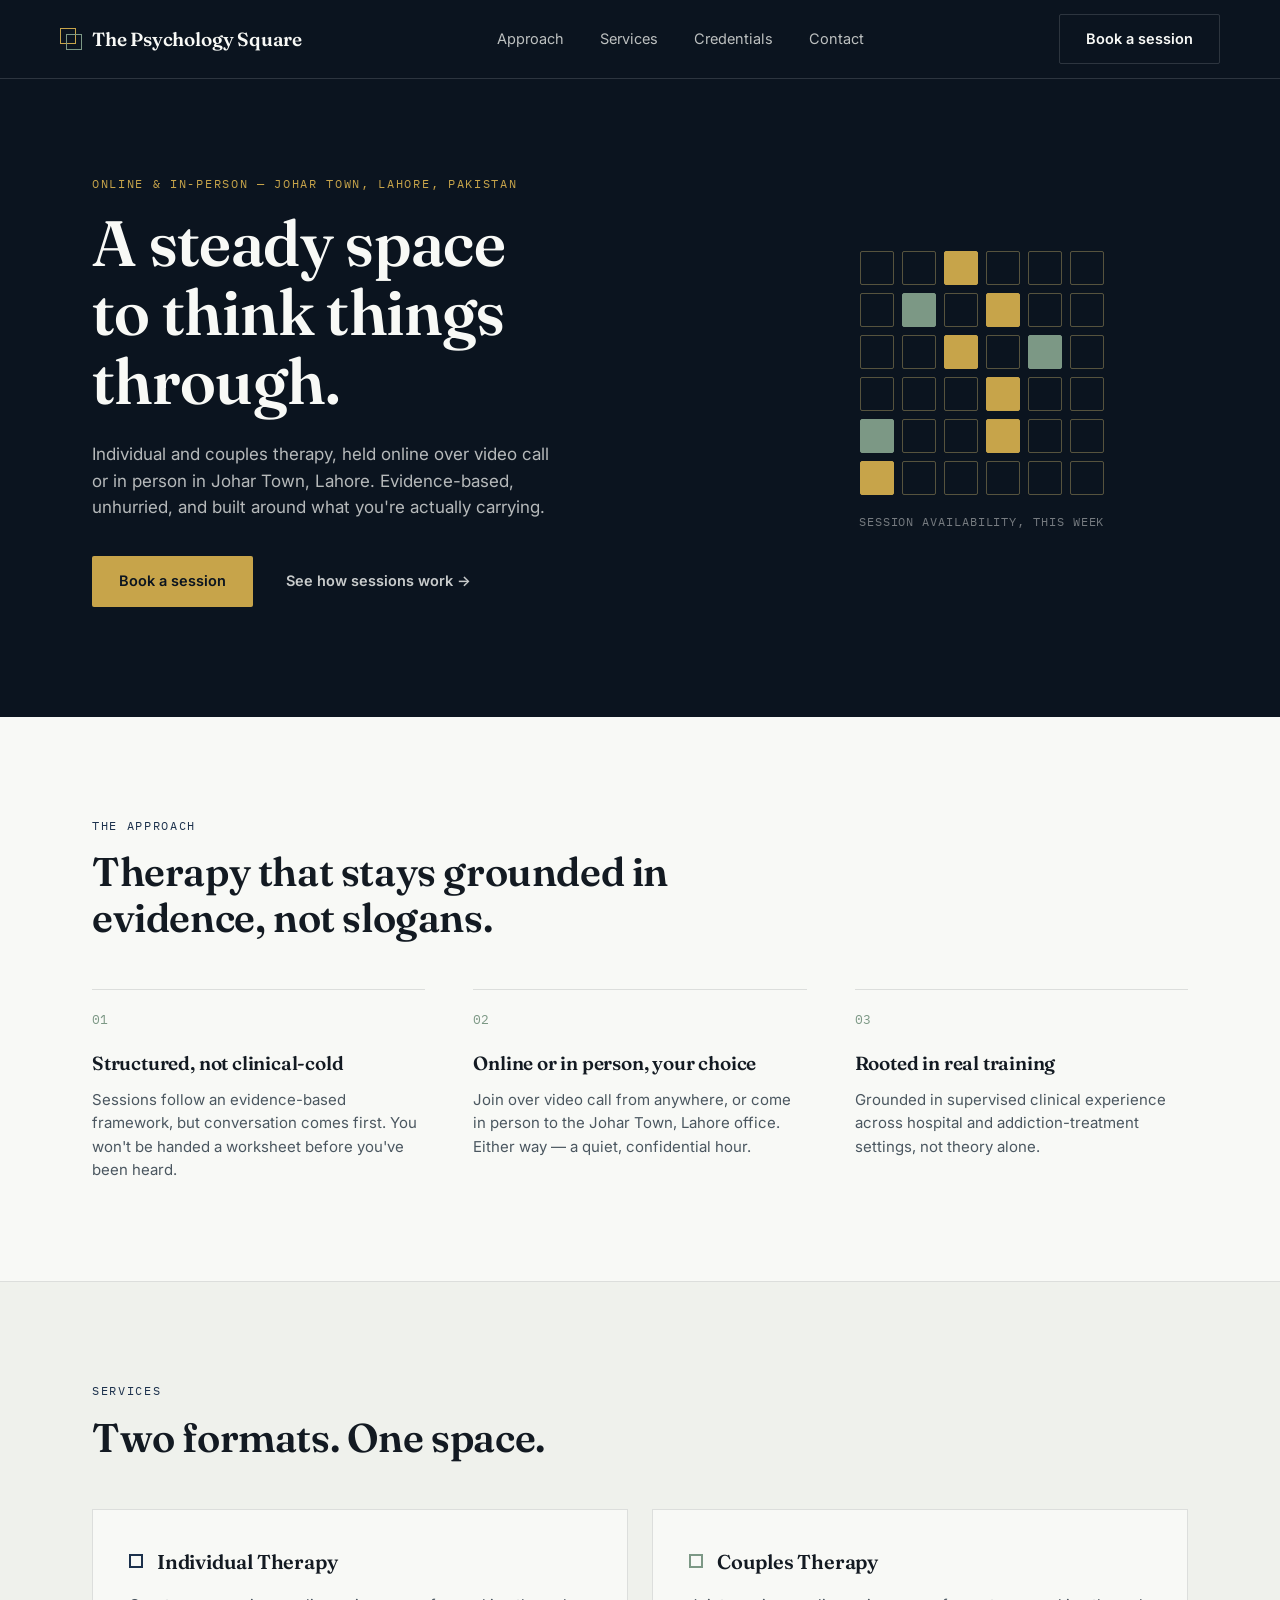
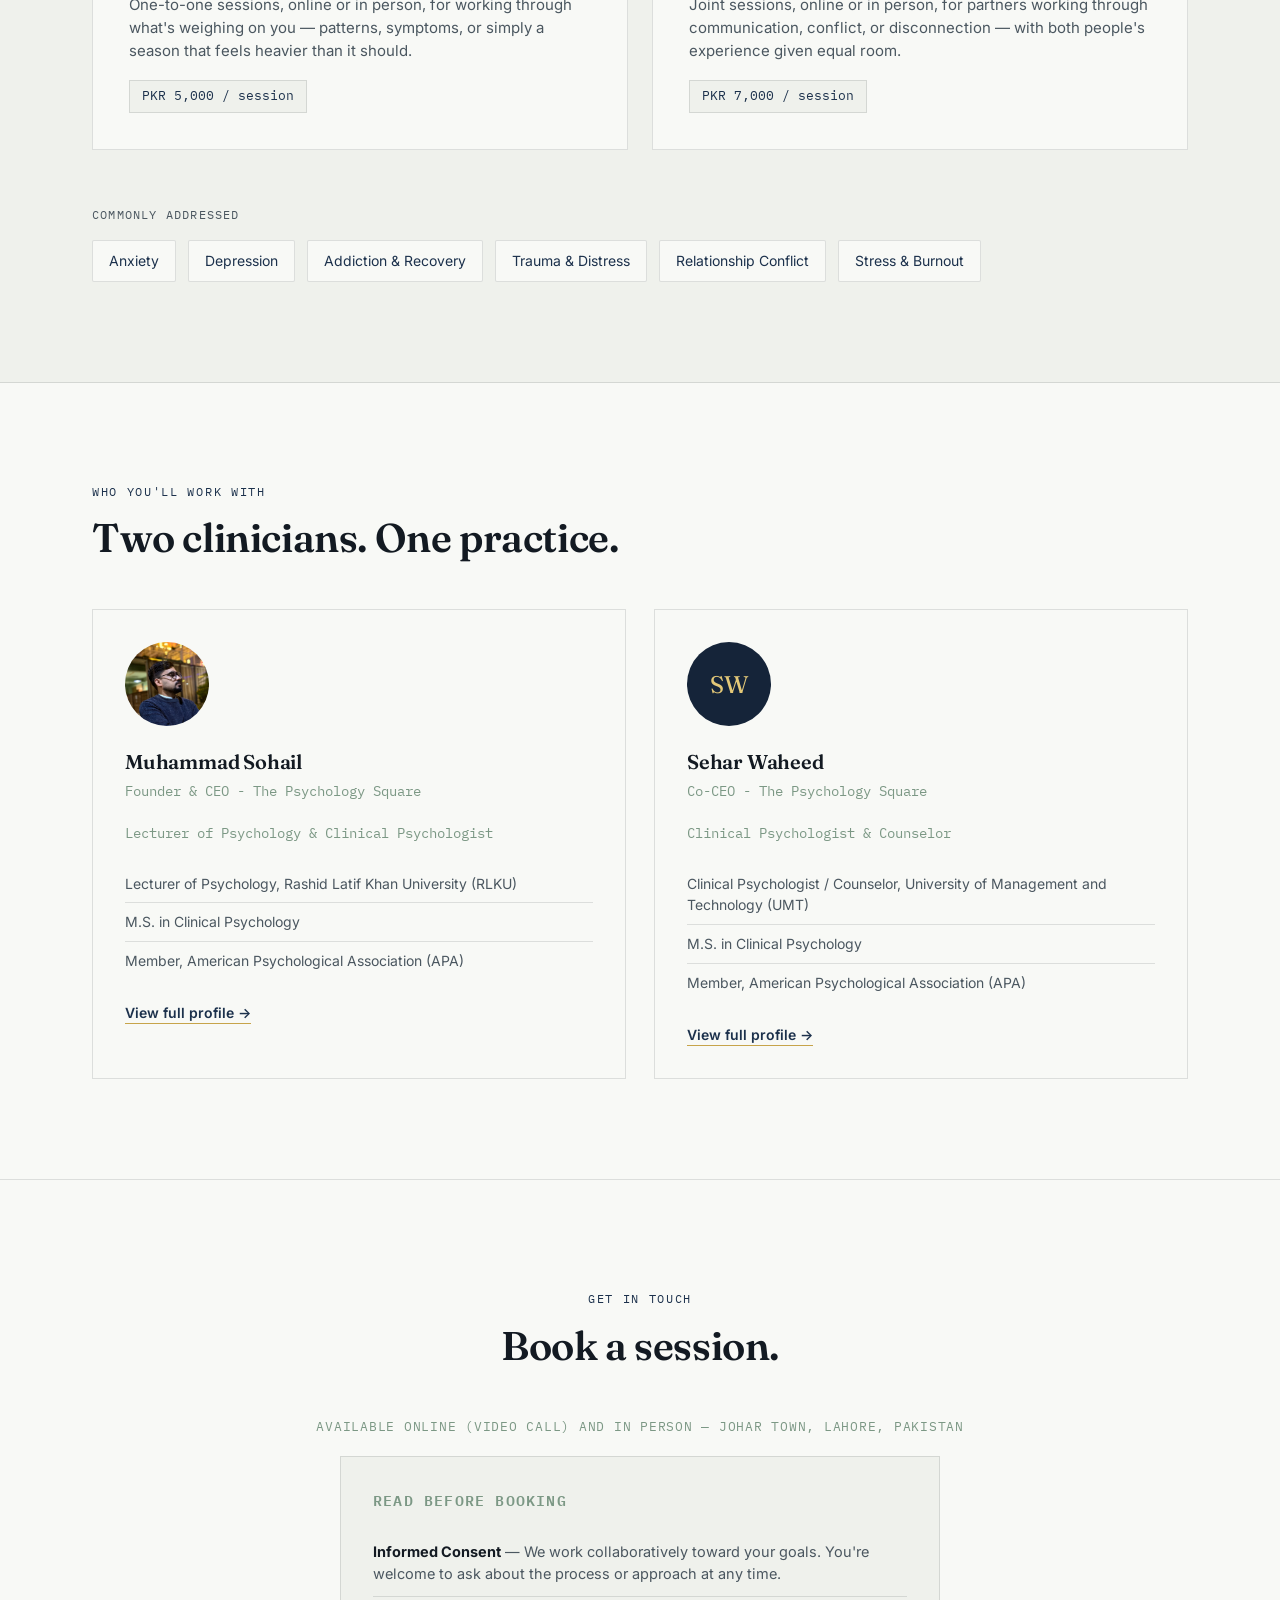
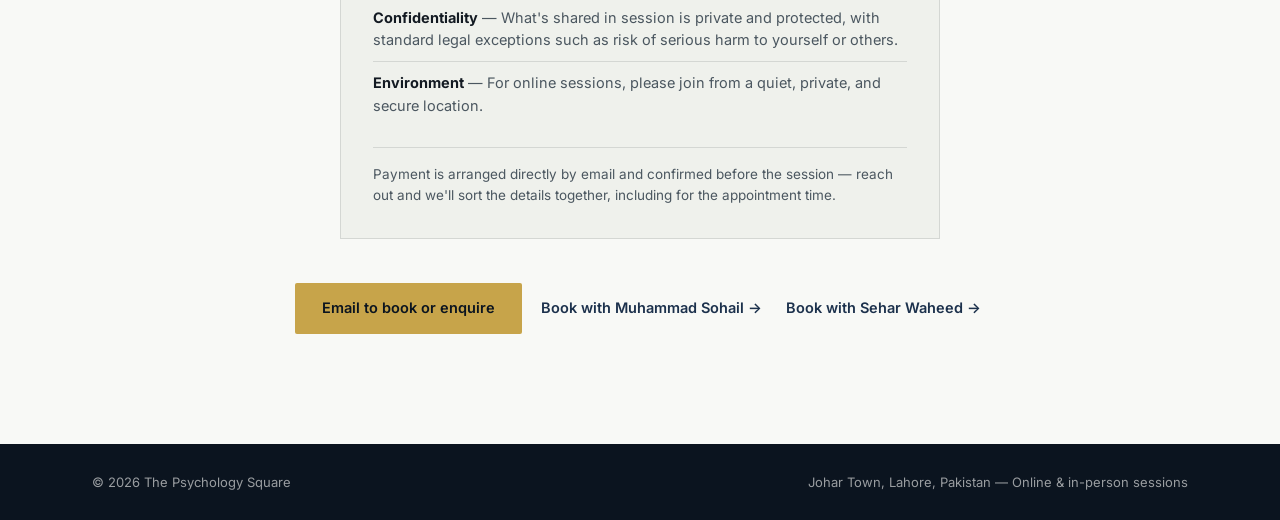
==== commit b595d6e5: "Update index.html" ====
--- a/index.html
+++ b/index.html
@@ -130,7 +130,7 @@
             <span class="avatar-fallback">MS</span>
           </div>
           <h3>Muhammad Sohail</h3>
-          <span class="team-role">Founder &amp; CEO</span>
+          <span class="team-role">Founder &amp; CEO - The Psychology Square</span>
           <span class="team-role">Lecturer of Psychology &amp; Clinical Psychologist</span>
           <ul class="team-credentials">
             <li>Lecturer of Psychology, Rashid Latif Khan University (RLKU)</li>
@@ -146,7 +146,7 @@
             <span class="avatar-fallback">SW</span>
           </div>
           <h3>Sehar Waheed</h3>
-          <span class="team-role">Co-CEO</span>
+          <span class="team-role">Co-CEO - The Psychology Square</span>
           <span class="team-role">Clinical Psychologist &amp; Counselor</span>
           <ul class="team-credentials">
             <li>Clinical Psychologist / Counselor, University of Management and Technology (UMT)</li>
